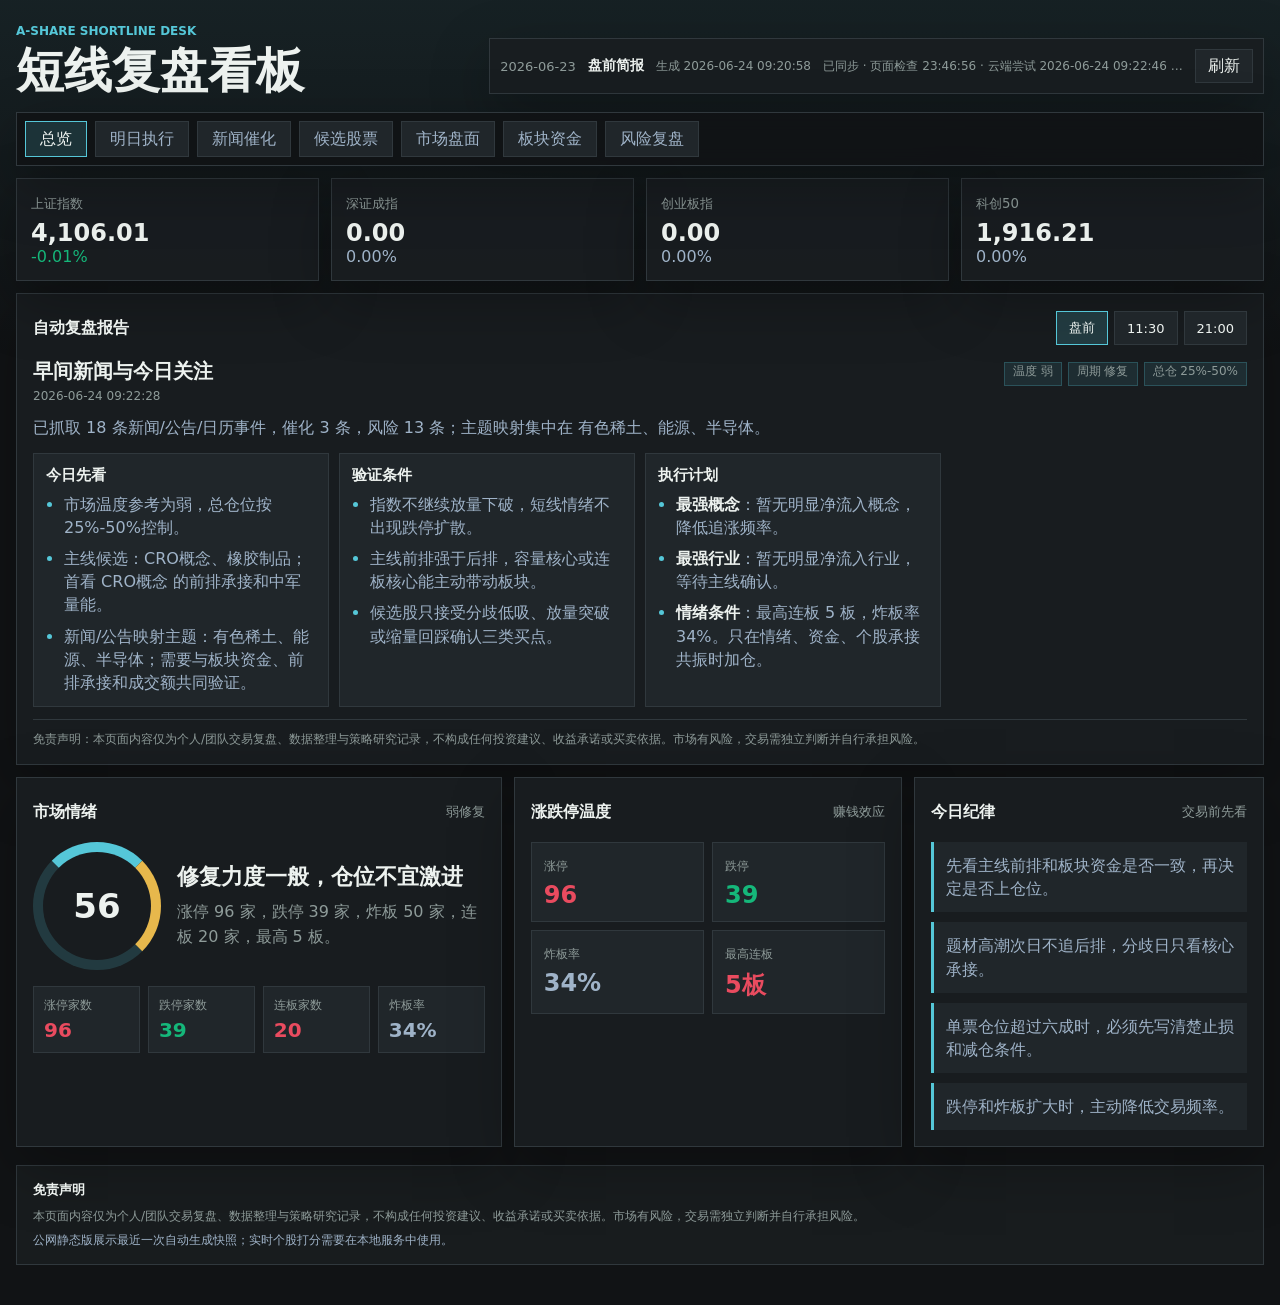
==== index.html @ c875c21a "Publish live A-share dashboard with current news" ====
<!doctype html>
<html lang="zh-CN">
  <head>
    <meta charset="UTF-8" />
    <meta name="viewport" content="width=device-width, initial-scale=1.0" />
    <title>A股短线复盘看板</title>
    <link rel="stylesheet" href="./styles.css" />
  </head>
  <body>
    <main class="shell">
      <header class="topbar">
        <div>
          <p class="eyebrow">A-SHARE SHORTLINE DESK</p>
          <h1>短线复盘看板</h1>
        </div>
        <div class="session-card">
          <span id="tradeDate">--</span>
          <strong id="marketPhase">盘后复盘</strong>
          <small id="generatedAt">--</small>
          <small id="refreshStatus">定时复盘 --</small>
          <button id="refreshBtn" type="button" title="重新读取数据">刷新</button>
        </div>
      </header>

      <nav class="sheet-tabs" id="sheetTabs" aria-label="看板分区">
        <button class="active" data-sheet-target="overview" type="button">总览</button>
        <button data-sheet-target="execution" type="button">明日执行</button>
        <button data-sheet-target="news" type="button">新闻催化</button>
        <button data-sheet-target="candidates" type="button">候选股票</button>
        <button data-sheet-target="market" type="button">市场盘面</button>
        <button data-sheet-target="capital" type="button">板块资金</button>
        <button data-sheet-target="risk" type="button">风险复盘</button>
      </nav>

      <section class="ticker-strip" id="indexStrip" aria-label="主要指数" data-sheet="overview"></section>

      <section class="panel report-panel" data-sheet="overview">
        <div class="panel-title">
          <span>自动复盘报告</span>
          <div class="segmented" id="reportTabs" role="tablist" aria-label="报告阶段"></div>
        </div>
        <div id="reportContent" class="report-content"></div>
      </section>

      <section class="summary-grid" data-sheet="overview">
        <article class="panel hero-panel">
          <div class="panel-title">
            <span>市场情绪</span>
            <small id="emotionTag">--</small>
          </div>
          <div class="emotion-meter">
            <div class="meter-ring">
              <span id="emotionScore">--</span>
            </div>
            <div class="emotion-copy">
              <strong id="emotionTitle">等待数据</strong>
              <p id="emotionBrief">读取 daily.json 后自动生成复盘摘要。</p>
            </div>
          </div>
          <div class="heat-bars" id="heatBars"></div>
        </article>

        <article class="panel">
          <div class="panel-title">
            <span>涨跌停温度</span>
            <small>赚钱效应</small>
          </div>
          <div class="stat-grid" id="temperatureStats"></div>
        </article>

        <article class="panel">
          <div class="panel-title">
            <span>今日纪律</span>
            <small>交易前先看</small>
          </div>
          <ul class="discipline-list" id="disciplineList"></ul>
        </article>
      </section>

      <section class="panel execution-panel" data-sheet="execution">
        <div class="panel-title">
          <span>明日执行表</span>
          <small>条件触发，不做幻想单</small>
        </div>
        <div id="executionPlan" class="execution-plan"></div>
      </section>

      <section class="panel news-panel" data-sheet="news">
        <div class="panel-title">
          <span>新闻催化</span>
          <small>快讯/公告/财经日历</small>
        </div>
        <div id="newsBrief" class="news-brief"></div>
      </section>

      <section class="panel calculator-panel" data-sheet="candidates">
        <div class="panel-title">
          <span>个股打分计算器</span>
          <small id="scoreModeHint">本地服务实时计算</small>
        </div>
        <form id="scoreForm" class="score-form">
          <input id="scoreCode" name="code" type="text" inputmode="latin" autocomplete="off" placeholder="输入股票代码，如 300750" />
          <select id="scoreMode" name="mode" aria-label="交易模式">
            <option value="auto">自动识别</option>
            <option value="leader">龙头分歧</option>
            <option value="trend">容量趋势</option>
            <option value="20cm">20cm弹性</option>
          </select>
          <button type="submit">计算</button>
        </form>
        <div id="scoreResult" class="score-result">
          <div class="risk-item">输入代码后输出评分、买点、止损、仓位和风险提示。公网静态版暂不支持实时计算，请用本地服务打开。</div>
        </div>
      </section>

      <section class="panel" data-sheet="candidates">
        <div class="panel-title">
          <span>明日候选股票池</span>
          <small>A池/B池/C池</small>
        </div>
        <div id="candidatePools" class="candidate-pools"></div>
      </section>

      <section class="main-grid" data-sheet="market">
        <article class="panel wide">
          <div class="panel-title">
            <span>涨停票归因</span>
            <div class="segmented" role="tablist" aria-label="涨停筛选">
              <button class="active" data-limit-filter="all" type="button">全部</button>
              <button data-limit-filter="multi" type="button">连板</button>
              <button data-limit-filter="first" type="button">首板</button>
            </div>
          </div>
          <div class="table-wrap">
            <table>
              <thead>
                <tr>
                  <th>股票</th>
                  <th>板数</th>
                  <th>板块/概念</th>
                  <th>封单/成交</th>
                  <th>原因</th>
                </tr>
              </thead>
              <tbody id="limitUpTable"></tbody>
            </table>
          </div>
        </article>

        <aside class="panel">
          <div class="panel-title">
            <span>连板梯队</span>
            <small>高度与断板</small>
          </div>
          <div id="ladderList" class="ladder-list"></div>
        </aside>
      </section>

      <section class="flow-grid" data-sheet="capital">
        <article class="panel">
          <div class="panel-title">
            <span>行业资金</span>
            <small>主力净流入</small>
          </div>
          <div id="industryFlow" class="flow-list"></div>
        </article>
        <article class="panel">
          <div class="panel-title">
            <span>概念资金</span>
            <small>主题热度</small>
          </div>
          <div id="conceptFlow" class="flow-list"></div>
        </article>
        <article class="panel">
          <div class="panel-title">
            <span>风险雷达</span>
            <small>先避坑</small>
          </div>
          <div id="riskRadar" class="risk-list"></div>
        </article>
      </section>

      <section class="flow-grid" data-sheet="capital">
        <article class="panel">
          <div class="panel-title">
            <span>强于大盘</span>
            <small>逆势/超额上涨</small>
          </div>
          <div id="againstUp" class="flow-list"></div>
        </article>
        <article class="panel">
          <div class="panel-title">
            <span>弱于大盘</span>
            <small>逆势/超额下跌</small>
          </div>
          <div id="againstDown" class="flow-list"></div>
        </article>
        <article class="panel">
          <div class="panel-title">
            <span>大盘基准</span>
            <small>板块比较用</small>
          </div>
          <div id="marketBenchmark" class="watch-plan"></div>
        </article>
      </section>

      <section class="main-grid" data-sheet="capital">
        <article class="panel wide">
          <div class="panel-title">
            <span>后续关注</span>
            <small>抗跌/共振/资金强流入</small>
          </div>
          <div id="focusBoards" class="focus-grid"></div>
        </article>
        <aside class="panel">
          <div class="panel-title">
            <span>关注逻辑</span>
            <small>明日候选主线</small>
          </div>
          <div id="focusSummary" class="watch-plan"></div>
        </aside>
      </section>

      <section class="panel" data-sheet="capital">
        <div class="panel-title">
          <span>走势分析图</span>
          <small>历史走势/强弱结构</small>
        </div>
        <div id="trendCharts" class="trend-grid"></div>
      </section>

      <section class="main-grid" data-sheet="risk">
        <article class="panel wide">
          <div class="panel-title">
            <span>跌停与负反馈</span>
            <small>亏钱效应来源</small>
          </div>
          <div class="table-wrap compact">
            <table>
              <thead>
                <tr>
                  <th>股票</th>
                  <th>跌幅</th>
                  <th>板块/概念</th>
                  <th>原因</th>
                </tr>
              </thead>
              <tbody id="limitDownTable"></tbody>
            </table>
          </div>
        </article>
        <aside class="panel">
          <div class="panel-title">
            <span>明日观察</span>
            <small>只做强条件</small>
          </div>
          <div id="watchPlan" class="watch-plan"></div>
        </aside>
      </section>

      <footer class="site-footer">
        <strong>免责声明</strong>
        <p>本页面内容仅为个人/团队交易复盘、数据整理与策略研究记录，不构成任何投资建议、收益承诺或买卖依据。市场有风险，交易需独立判断并自行承担风险。</p>
        <p id="runtimeNotice">公网静态版展示的是最近一次自动生成快照；本地服务版可使用实时刷新和个股打分。</p>
      </footer>
    </main>
    <script src="./app.js"></script>
  </body>
</html>
---- styles.css ----
:root {
  color-scheme: dark;
  --bg: #111315;
  --surface: #191d20;
  --surface-2: #20262a;
  --line: #30383d;
  --text: #edf2ef;
  --muted: #8e9b99;
  --red: #e94b5f;
  --green: #15b77a;
  --amber: #e7b84c;
  --cyan: #55c7d8;
  --steel: #9fb3c8;
  --shadow: 0 20px 60px rgba(0, 0, 0, 0.28);
}

* {
  box-sizing: border-box;
}

body {
  margin: 0;
  min-width: 320px;
  background:
    linear-gradient(180deg, rgba(85, 199, 216, 0.08), transparent 360px),
    var(--bg);
  color: var(--text);
  font-family:
    Inter, ui-sans-serif, system-ui, -apple-system, BlinkMacSystemFont, "Segoe UI",
    "Microsoft YaHei", sans-serif;
}

button,
input,
select {
  font: inherit;
}

.shell {
  width: min(1600px, calc(100% - 32px));
  margin: 0 auto;
  padding: 24px 0 40px;
}

.topbar {
  display: flex;
  align-items: flex-end;
  justify-content: space-between;
  gap: 20px;
  margin-bottom: 18px;
}

.eyebrow {
  margin: 0 0 8px;
  color: var(--cyan);
  font-size: 12px;
  letter-spacing: 0;
  font-weight: 800;
}

h1 {
  margin: 0;
  font-size: clamp(28px, 4vw, 48px);
  line-height: 1;
  letter-spacing: 0;
}

.session-card {
  display: flex;
  align-items: center;
  gap: 12px;
  padding: 10px;
  border: 1px solid var(--line);
  background: rgba(25, 29, 32, 0.88);
  box-shadow: var(--shadow);
}

.session-card span {
  color: var(--muted);
  font-size: 13px;
}

.session-card small {
  color: var(--muted);
  font-size: 12px;
}

.session-card #refreshStatus {
  max-width: 360px;
  white-space: nowrap;
  overflow: hidden;
  text-overflow: ellipsis;
}

.session-card strong {
  color: var(--text);
  font-size: 14px;
}

.session-card button,
.segmented button {
  border: 1px solid var(--line);
  color: var(--text);
  background: var(--surface-2);
  min-height: 34px;
  padding: 0 12px;
  cursor: pointer;
}

.session-card button:hover,
.segmented button:hover {
  border-color: var(--cyan);
}

[data-sheet][hidden] {
  display: none !important;
}

.sheet-tabs {
  position: sticky;
  top: 0;
  z-index: 20;
  display: flex;
  gap: 8px;
  margin-bottom: 12px;
  padding: 8px;
  overflow-x: auto;
  border: 1px solid var(--line);
  background: rgba(17, 19, 21, 0.92);
  box-shadow: var(--shadow);
  backdrop-filter: blur(10px);
}

.sheet-tabs button {
  flex: 0 0 auto;
  min-height: 36px;
  padding: 0 14px;
  border: 1px solid var(--line);
  color: var(--steel);
  background: var(--surface-2);
  cursor: pointer;
  white-space: nowrap;
}

.sheet-tabs button:hover {
  border-color: var(--cyan);
  color: var(--text);
}

.sheet-tabs .active {
  color: var(--text);
  background: rgba(85, 199, 216, 0.18);
  border-color: var(--cyan);
}

.ticker-strip,
.summary-grid,
.main-grid,
.flow-grid {
  display: grid;
  gap: 12px;
}

.ticker-strip {
  grid-template-columns: repeat(4, minmax(0, 1fr));
  margin-bottom: 12px;
}

.ticker-card,
.panel {
  border: 1px solid var(--line);
  background: rgba(25, 29, 32, 0.94);
  box-shadow: var(--shadow);
}

.ticker-card {
  padding: 14px;
  min-height: 92px;
}

.ticker-card small,
.panel-title small {
  color: var(--muted);
}

.ticker-card strong {
  display: block;
  margin-top: 6px;
  font-size: 24px;
}

.up {
  color: var(--red);
}

.down {
  color: var(--green);
}

.flat {
  color: var(--steel);
}

.summary-grid {
  grid-template-columns: 1.25fr 1fr 0.9fr;
  margin-bottom: 12px;
}

.report-panel {
  margin-bottom: 12px;
}

.calculator-panel {
  margin-bottom: 12px;
}

.execution-panel {
  margin-bottom: 12px;
}

.news-panel {
  margin-bottom: 12px;
}

.news-brief {
  display: grid;
  gap: 12px;
}

.news-summary {
  display: flex;
  align-items: flex-start;
  justify-content: space-between;
  gap: 16px;
}

.news-summary strong {
  display: block;
  font-size: 20px;
  line-height: 1.35;
}

.news-summary span {
  display: block;
  margin-top: 4px;
  color: var(--muted);
  font-size: 12px;
}

.news-grid {
  display: grid;
  grid-template-columns: repeat(3, minmax(0, 1fr));
  gap: 10px;
}

.news-item {
  display: grid;
  gap: 9px;
  padding: 12px;
  background: var(--surface-2);
  border: 1px solid var(--line);
}

.news-head {
  display: flex;
  align-items: flex-start;
  justify-content: space-between;
  gap: 12px;
}

.news-head strong {
  font-size: 15px;
  line-height: 1.35;
}

.news-head span {
  white-space: nowrap;
  font-size: 12px;
}

.news-item p {
  margin: 0;
  color: var(--steel);
  line-height: 1.45;
  font-size: 13px;
}

.news-meta {
  display: flex;
  flex-wrap: wrap;
  gap: 6px;
  color: var(--muted);
  font-size: 12px;
}

.news-meta span,
.news-meta a {
  padding: 5px 7px;
  color: var(--steel);
  text-decoration: none;
  background: #121517;
  border: 1px solid var(--line);
}

.news-meta a:hover {
  color: var(--cyan);
  border-color: var(--cyan);
}

.execution-plan {
  display: grid;
  gap: 12px;
}

.execution-summary {
  display: flex;
  align-items: flex-start;
  justify-content: space-between;
  gap: 16px;
}

.execution-summary strong {
  display: block;
  font-size: 20px;
}

.execution-summary span {
  display: block;
  margin-top: 4px;
  color: var(--muted);
  font-size: 12px;
}

.execution-grid {
  display: grid;
  grid-template-columns: repeat(2, minmax(0, 1fr));
  gap: 10px;
}

.execution-rules,
.execution-item {
  padding: 12px;
  background: var(--surface-2);
  border: 1px solid var(--line);
}

.execution-rules strong {
  display: block;
  margin-bottom: 8px;
  font-size: 15px;
}

.execution-rules ul,
.execution-item ul {
  display: grid;
  gap: 7px;
  margin: 0;
  padding-left: 18px;
  color: var(--steel);
  line-height: 1.45;
}

.execution-rules li::marker,
.execution-item li::marker {
  color: var(--cyan);
}

.execution-rules b {
  color: var(--text);
}

.execution-items {
  display: grid;
  grid-template-columns: repeat(4, minmax(0, 1fr));
  gap: 10px;
}

.execution-item {
  display: grid;
  gap: 9px;
}

.execution-item-head {
  display: flex;
  justify-content: space-between;
  gap: 12px;
}

.execution-item-head strong {
  display: block;
  font-size: 16px;
}

.execution-item-head span {
  display: block;
  margin-top: 4px;
  color: var(--muted);
  font-size: 12px;
}

.execution-item-head b {
  color: var(--amber);
  white-space: nowrap;
}

.execution-meta {
  display: flex;
  flex-wrap: wrap;
  gap: 6px;
  color: var(--steel);
  font-size: 12px;
}

.execution-meta span {
  padding: 5px 7px;
  background: #121517;
  border: 1px solid var(--line);
}

.execution-item p {
  margin: 0;
  color: var(--muted);
  line-height: 1.45;
  font-size: 13px;
}

.execution-item p b {
  color: var(--text);
}

.execution-veto {
  display: grid;
  gap: 6px;
}

.execution-veto span {
  padding: 8px;
  color: var(--green);
  background: rgba(21, 183, 122, 0.08);
  border-left: 3px solid var(--green);
  font-size: 12px;
}

.score-form {
  display: grid;
  grid-template-columns: minmax(180px, 1fr) 150px 90px;
  gap: 10px;
  margin-bottom: 12px;
}

.score-form input,
.score-form select,
.score-form button {
  min-height: 38px;
  border: 1px solid var(--line);
  color: var(--text);
  background: var(--surface-2);
  padding: 0 12px;
}

.score-form button {
  cursor: pointer;
}

.score-form button:hover {
  border-color: var(--cyan);
}

.score-form button:disabled {
  cursor: wait;
  color: var(--muted);
}

.score-form input:disabled,
.score-form select:disabled,
.score-form button:disabled {
  opacity: 0.62;
}

.score-result {
  min-height: 50px;
}

.score-card {
  display: grid;
  gap: 12px;
}

.score-head {
  display: flex;
  align-items: flex-start;
  justify-content: space-between;
  gap: 16px;
}

.score-head strong {
  display: block;
  font-size: 22px;
}

.score-head span {
  display: block;
  margin-top: 4px;
  color: var(--muted);
  font-size: 12px;
}

.score-head b {
  display: grid;
  place-items: center;
  min-width: 58px;
  height: 46px;
  color: var(--amber);
  background: rgba(231, 184, 76, 0.12);
  border: 1px solid rgba(231, 184, 76, 0.3);
  font-size: 26px;
}

.score-meta {
  display: flex;
  flex-wrap: wrap;
  gap: 8px;
  color: var(--steel);
  font-size: 12px;
}

.score-meta span {
  padding: 6px 8px;
  background: var(--surface-2);
  border: 1px solid var(--line);
}

.score-grid {
  display: grid;
  grid-template-columns: repeat(6, minmax(0, 1fr));
  gap: 8px;
}

.score-metric {
  padding: 10px;
  background: var(--surface-2);
  border: 1px solid var(--line);
}

.score-metric span {
  display: block;
  color: var(--muted);
  font-size: 12px;
}

.score-metric strong {
  display: block;
  margin-top: 4px;
  font-size: 20px;
}

.score-plan {
  display: grid;
  gap: 8px;
}

.score-plan p {
  margin: 0;
  padding: 10px;
  color: var(--steel);
  background: var(--surface-2);
  border-left: 3px solid var(--cyan);
  line-height: 1.45;
}

.score-plan b {
  color: var(--text);
}

.score-veto {
  display: grid;
  gap: 8px;
}

.score-veto span {
  padding: 10px;
  color: var(--green);
  background: rgba(21, 183, 122, 0.08);
  border-left: 3px solid var(--green);
}

.candidate-pools {
  display: grid;
  grid-template-columns: repeat(3, minmax(0, 1fr));
  gap: 10px;
}

.candidate-pool {
  display: grid;
  gap: 10px;
  min-width: 0;
}

.candidate-pool-head {
  display: flex;
  align-items: flex-start;
  justify-content: space-between;
  gap: 12px;
  padding: 12px;
  background: var(--surface-2);
  border: 1px solid var(--line);
}

.candidate-pool-head strong {
  display: block;
  font-size: 16px;
}

.candidate-pool-head span {
  display: block;
  margin-top: 4px;
  color: var(--muted);
  font-size: 12px;
  line-height: 1.35;
}

.candidate-pool-head b {
  display: grid;
  place-items: center;
  min-width: 36px;
  height: 30px;
  color: var(--cyan);
  background: rgba(85, 199, 216, 0.1);
  border: 1px solid rgba(85, 199, 216, 0.24);
}

.candidate-list {
  display: grid;
  gap: 10px;
}

.candidate-item {
  display: grid;
  gap: 9px;
  padding: 12px;
  background: var(--surface-2);
  border: 1px solid var(--line);
}

.candidate-main {
  display: flex;
  justify-content: space-between;
  gap: 12px;
}

.candidate-main strong {
  display: block;
  font-size: 16px;
}

.candidate-main span {
  display: block;
  margin-top: 4px;
  color: var(--muted);
  font-size: 12px;
}

.candidate-main b {
  color: var(--amber);
  font-size: 20px;
}

.candidate-meta {
  display: flex;
  flex-wrap: wrap;
  gap: 6px;
  color: var(--steel);
  font-size: 12px;
}

.candidate-meta span {
  padding: 5px 7px;
  background: #121517;
  border: 1px solid var(--line);
}

.candidate-tech {
  display: flex;
  flex-wrap: wrap;
  gap: 6px;
  color: var(--cyan);
  font-size: 12px;
}

.candidate-tech span,
.candidate-tech.muted {
  padding: 5px 7px;
  background: rgba(85, 199, 216, 0.08);
  border: 1px solid rgba(85, 199, 216, 0.2);
}

.candidate-tech.muted {
  color: var(--muted);
}

.candidate-item p {
  margin: 0;
  color: var(--muted);
  line-height: 1.45;
  font-size: 13px;
}

.candidate-item p b {
  color: var(--text);
}

.report-content {
  display: grid;
  gap: 12px;
}

.report-head {
  display: flex;
  align-items: flex-start;
  justify-content: space-between;
  gap: 16px;
}

.report-head strong {
  display: block;
  font-size: 20px;
}

.report-head span {
  display: block;
  margin-top: 4px;
  color: var(--muted);
  font-size: 12px;
}

.report-badges {
  display: flex;
  flex-wrap: wrap;
  justify-content: flex-end;
  gap: 6px;
}

.report-summary {
  margin: 0;
  color: var(--steel);
  line-height: 1.6;
}

.report-grid {
  display: grid;
  grid-template-columns: repeat(4, minmax(0, 1fr));
  gap: 10px;
}

.report-card {
  padding: 12px;
  background: var(--surface-2);
  border: 1px solid var(--line);
}

.report-card strong {
  display: block;
  margin-bottom: 8px;
  font-size: 15px;
}

.report-card ul {
  display: grid;
  gap: 8px;
  margin: 0;
  padding-left: 18px;
  color: var(--steel);
  line-height: 1.45;
}

.report-card li::marker {
  color: var(--cyan);
}

.report-card b {
  color: var(--text);
}

.disclaimer {
  margin: 0;
  padding-top: 10px;
  border-top: 1px solid var(--line);
  color: var(--muted);
  font-size: 12px;
  line-height: 1.5;
}

.site-footer {
  margin-top: 18px;
  padding: 14px 16px;
  border: 1px solid var(--line);
  background: rgba(25, 29, 32, 0.9);
  color: var(--muted);
  line-height: 1.55;
  font-size: 12px;
}

.site-footer strong {
  display: block;
  margin-bottom: 6px;
  color: var(--text);
  font-size: 13px;
}

.site-footer p {
  margin: 0;
}

.site-footer p + p {
  margin-top: 6px;
  color: var(--steel);
}

.main-grid {
  grid-template-columns: minmax(0, 1fr) 360px;
  margin-bottom: 12px;
}

.flow-grid {
  grid-template-columns: repeat(3, minmax(0, 1fr));
  margin-bottom: 12px;
}

.panel {
  padding: 16px;
  min-width: 0;
}

.panel-title {
  display: flex;
  align-items: center;
  justify-content: space-between;
  gap: 12px;
  min-height: 36px;
  margin-bottom: 12px;
}

.panel-title span {
  font-weight: 850;
  font-size: 16px;
}

.segmented {
  display: flex;
  gap: 6px;
}

.segmented button {
  min-width: 52px;
  font-size: 13px;
}

.segmented .active {
  background: rgba(85, 199, 216, 0.18);
  border-color: var(--cyan);
}

.emotion-meter {
  display: grid;
  grid-template-columns: 128px 1fr;
  gap: 16px;
  align-items: center;
}

.meter-ring {
  display: grid;
  place-items: center;
  width: 128px;
  aspect-ratio: 1;
  border: 10px solid rgba(85, 199, 216, 0.18);
  border-top-color: var(--cyan);
  border-right-color: var(--amber);
  border-radius: 50%;
}

.meter-ring span {
  font-size: 34px;
  font-weight: 900;
}

.emotion-copy strong {
  display: block;
  margin-bottom: 8px;
  font-size: 22px;
}

.emotion-copy p {
  margin: 0;
  color: var(--muted);
  line-height: 1.55;
}

.heat-bars {
  display: grid;
  grid-template-columns: repeat(4, 1fr);
  gap: 8px;
  margin-top: 16px;
}

.heat-item {
  padding: 10px;
  background: var(--surface-2);
  border: 1px solid var(--line);
}

.heat-item span {
  display: block;
  color: var(--muted);
  font-size: 12px;
}

.heat-item strong {
  display: block;
  margin-top: 4px;
  font-size: 20px;
}

.stat-grid {
  display: grid;
  grid-template-columns: repeat(2, minmax(0, 1fr));
  gap: 8px;
}

.stat {
  padding: 12px;
  background: var(--surface-2);
  border: 1px solid var(--line);
  min-height: 78px;
}

.stat span {
  color: var(--muted);
  font-size: 12px;
}

.stat strong {
  display: block;
  margin-top: 6px;
  font-size: 24px;
}

.discipline-list {
  display: grid;
  gap: 10px;
  margin: 0;
  padding: 0;
  list-style: none;
}

.discipline-list li,
.risk-item,
.watch-card {
  padding: 12px;
  background: var(--surface-2);
  border-left: 3px solid var(--cyan);
  color: var(--steel);
  line-height: 1.45;
}

.table-wrap {
  overflow: auto;
}

table {
  width: 100%;
  border-collapse: collapse;
  min-width: 760px;
}

th,
td {
  padding: 12px 10px;
  border-bottom: 1px solid var(--line);
  text-align: left;
  vertical-align: top;
}

th {
  color: var(--muted);
  font-size: 12px;
  font-weight: 750;
}

td {
  color: var(--text);
  font-size: 14px;
}

.stock-name {
  display: block;
  font-weight: 820;
}

.stock-code {
  color: var(--muted);
  font-size: 12px;
}

.tag-row {
  display: flex;
  flex-wrap: wrap;
  gap: 6px;
}

.tag {
  display: inline-flex;
  align-items: center;
  min-height: 24px;
  padding: 0 8px;
  color: var(--cyan);
  background: rgba(85, 199, 216, 0.1);
  border: 1px solid rgba(85, 199, 216, 0.24);
  font-size: 12px;
}

.ladder-list,
.flow-list,
.risk-list,
.watch-plan,
.focus-grid {
  display: grid;
  gap: 10px;
}

.focus-grid {
  grid-template-columns: repeat(2, minmax(0, 1fr));
}

.focus-card {
  display: grid;
  gap: 10px;
  padding: 12px;
  background: var(--surface-2);
  border: 1px solid var(--line);
}

.focus-head {
  display: flex;
  align-items: flex-start;
  justify-content: space-between;
  gap: 12px;
}

.focus-head strong {
  display: block;
  font-size: 17px;
}

.focus-head span {
  display: block;
  margin-top: 4px;
  color: var(--muted);
  font-size: 12px;
}

.focus-head b {
  display: grid;
  place-items: center;
  min-width: 42px;
  height: 34px;
  color: var(--amber);
  background: rgba(231, 184, 76, 0.12);
  border: 1px solid rgba(231, 184, 76, 0.3);
}

.focus-metrics {
  display: flex;
  flex-wrap: wrap;
  gap: 8px;
  color: var(--steel);
  font-size: 12px;
}

.focus-card p {
  margin: 0;
  color: var(--muted);
  line-height: 1.45;
}

.trend-grid {
  display: grid;
  grid-template-columns: repeat(4, minmax(0, 1fr));
  gap: 10px;
}

.trend-card {
  display: grid;
  gap: 10px;
  padding: 12px;
  background: var(--surface-2);
  border: 1px solid var(--line);
}

.trend-head {
  display: flex;
  justify-content: space-between;
  gap: 12px;
}

.trend-head strong {
  display: block;
  font-size: 16px;
}

.trend-head span {
  display: block;
  margin-top: 4px;
  color: var(--muted);
  font-size: 12px;
}

.trend-head b {
  white-space: nowrap;
  font-size: 16px;
}

.sparkline {
  width: 100%;
  aspect-ratio: 8 / 3;
  display: block;
}

.spark-grid {
  fill: none;
  stroke: rgba(159, 179, 200, 0.18);
  stroke-width: 1;
}

.spark-area {
  opacity: 0.13;
}

.spark-area.spark-up {
  fill: var(--red);
}

.spark-area.spark-down {
  fill: var(--green);
}

.spark-line {
  fill: none;
  stroke-width: 3;
  stroke-linecap: round;
  stroke-linejoin: round;
}

.spark-line.spark-up,
.spark-dot.spark-up {
  stroke: var(--red);
  fill: var(--red);
}

.spark-line.spark-down,
.spark-dot.spark-down {
  stroke: var(--green);
  fill: var(--green);
}

.trend-stats {
  display: grid;
  grid-template-columns: repeat(2, minmax(0, 1fr));
  gap: 6px;
  color: var(--steel);
  font-size: 12px;
}

.snapshot-bars {
  display: grid;
  gap: 8px;
  min-height: 120px;
  align-content: center;
}

.snapshot-row {
  display: grid;
  grid-template-columns: 42px minmax(0, 1fr) 54px;
  gap: 8px;
  align-items: center;
  color: var(--muted);
  font-size: 12px;
}

.snapshot-track {
  height: 8px;
  overflow: hidden;
  background: #121517;
  border: 1px solid var(--line);
}

.snapshot-track b {
  display: block;
  width: var(--w);
  height: 100%;
}

.snapshot-track b.up {
  background: var(--red);
}

.snapshot-track b.down {
  background: var(--green);
}

.snapshot-row em {
  font-style: normal;
  text-align: right;
}

.ladder-item,
.flow-item {
  display: grid;
  gap: 8px;
  padding: 12px;
  background: var(--surface-2);
  border: 1px solid var(--line);
}

.ladder-head,
.flow-head {
  display: flex;
  justify-content: space-between;
  gap: 10px;
}

.ladder-head strong,
.flow-head strong {
  font-size: 15px;
}

.flow-track {
  height: 8px;
  overflow: hidden;
  background: #121517;
  border: 1px solid var(--line);
}

.flow-fill {
  display: block;
  height: 100%;
  width: var(--w);
  background: var(--red);
}

.flow-fill.out {
  background: var(--green);
}

.muted {
  color: var(--muted);
}

.compact table {
  min-width: 620px;
}

@media (max-width: 1100px) {
  .ticker-strip,
  .summary-grid,
  .main-grid,
  .flow-grid,
  .focus-grid,
  .candidate-pools,
  .execution-items,
  .news-grid,
  .report-grid,
  .score-grid,
  .trend-grid {
    grid-template-columns: 1fr 1fr;
  }

  .hero-panel,
  .wide {
    grid-column: 1 / -1;
  }
}

@media (max-width: 720px) {
  .shell {
    width: min(100% - 20px, 1600px);
    padding-top: 14px;
  }

  .topbar,
  .session-card,
  .emotion-meter {
    align-items: stretch;
    flex-direction: column;
  }

  .ticker-strip,
  .summary-grid,
  .main-grid,
  .flow-grid,
  .heat-bars,
  .focus-grid,
  .candidate-pools,
  .execution-grid,
  .execution-items,
  .news-grid,
  .report-grid,
  .score-grid,
  .trend-grid {
    grid-template-columns: 1fr;
  }

  .score-form {
    grid-template-columns: 1fr;
  }

  .execution-summary {
    flex-direction: column;
  }

  .news-summary {
    flex-direction: column;
  }

  .report-head {
    flex-direction: column;
  }

  .report-badges {
    justify-content: flex-start;
  }

  .emotion-meter {
    display: flex;
  }

  .meter-ring {
    width: 112px;
  }

  .panel {
    padding: 12px;
  }
}
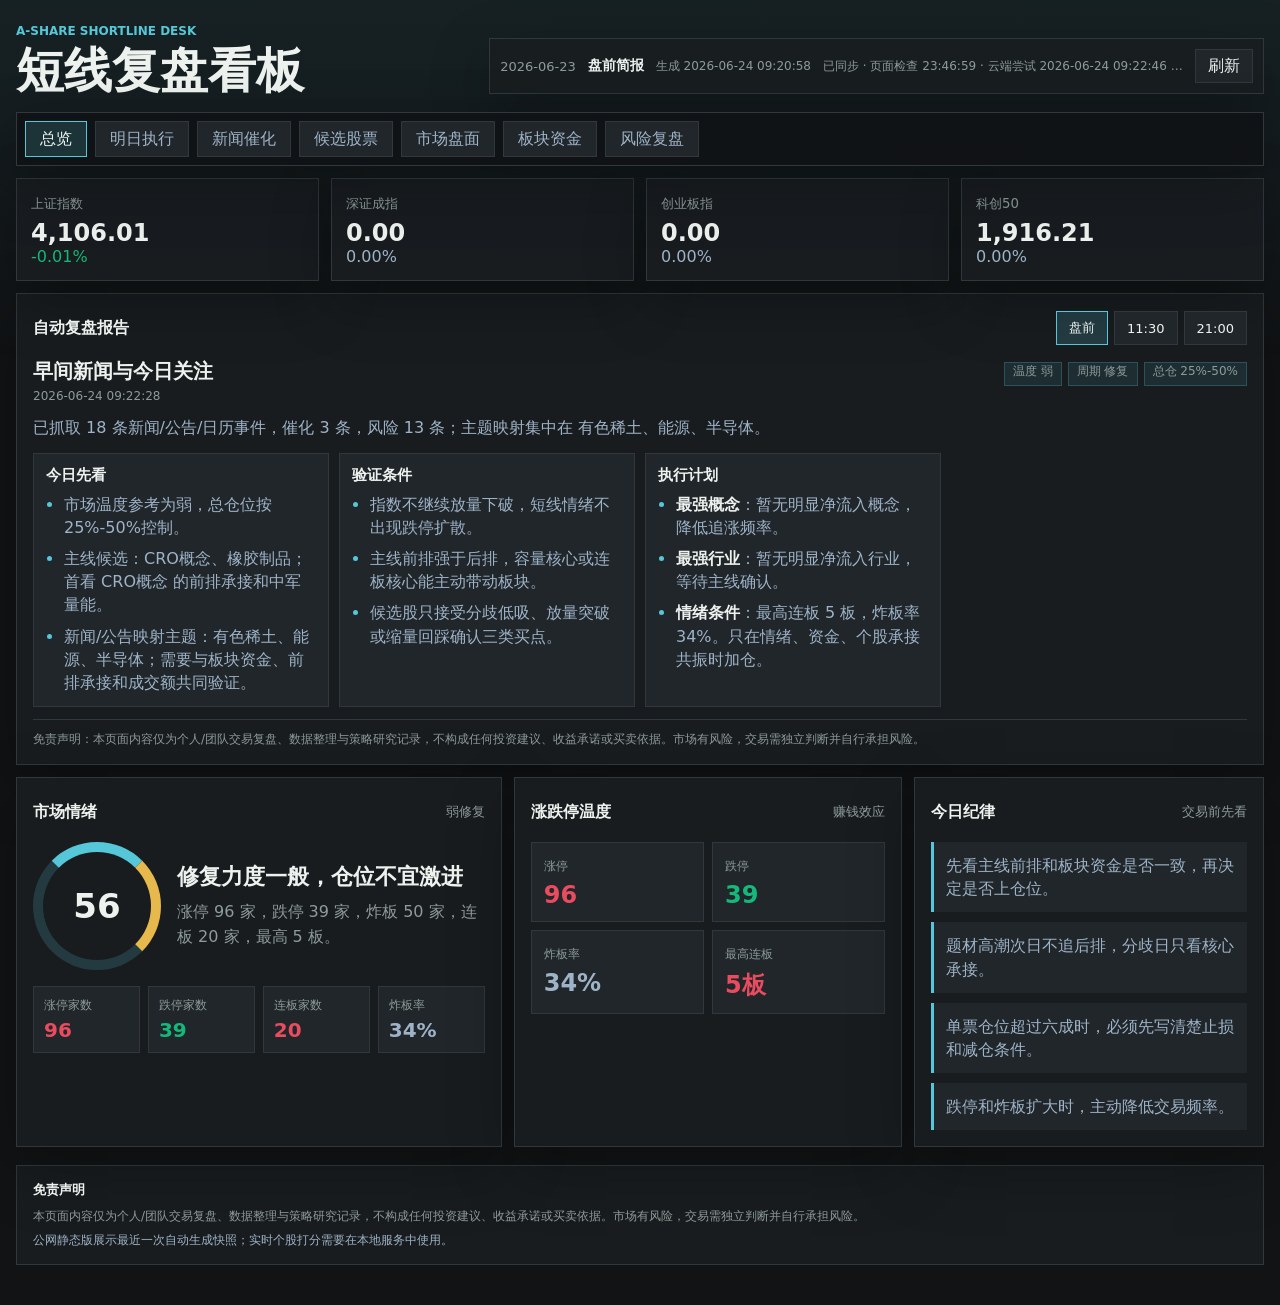
==== commit ff7c1226: "Fix dashboard sheet switching cache" ====
--- a/index.html
+++ b/index.html
@@ -4,7 +4,7 @@
     <meta charset="UTF-8" />
     <meta name="viewport" content="width=device-width, initial-scale=1.0" />
     <title>A股短线复盘看板</title>
-    <link rel="stylesheet" href="./styles.css" />
+    <link rel="stylesheet" href="./styles.css?v=20260624-sheet-fix-1" />
   </head>
   <body>
     <main class="shell">
@@ -264,6 +264,27 @@
         <p id="runtimeNotice">公网静态版展示的是最近一次自动生成快照；本地服务版可使用实时刷新和个股打分。</p>
       </footer>
     </main>
-    <script src="./app.js"></script>
+    <script>
+      (() => {
+        const tabs = document.getElementById("sheetTabs");
+        if (!tabs) return;
+
+        const activateSheet = (sheet) => {
+          document.querySelectorAll("[data-sheet-target]").forEach((button) => {
+            button.classList.toggle("active", button.dataset.sheetTarget === sheet);
+          });
+          document.querySelectorAll("[data-sheet]").forEach((section) => {
+            section.hidden = section.dataset.sheet !== sheet;
+          });
+        };
+
+        tabs.addEventListener("click", (event) => {
+          const button = event.target.closest("[data-sheet-target]");
+          if (button) activateSheet(button.dataset.sheetTarget);
+        });
+        activateSheet("overview");
+      })();
+    </script>
+    <script src="./app.js?v=20260624-sheet-fix-1"></script>
   </body>
 </html>
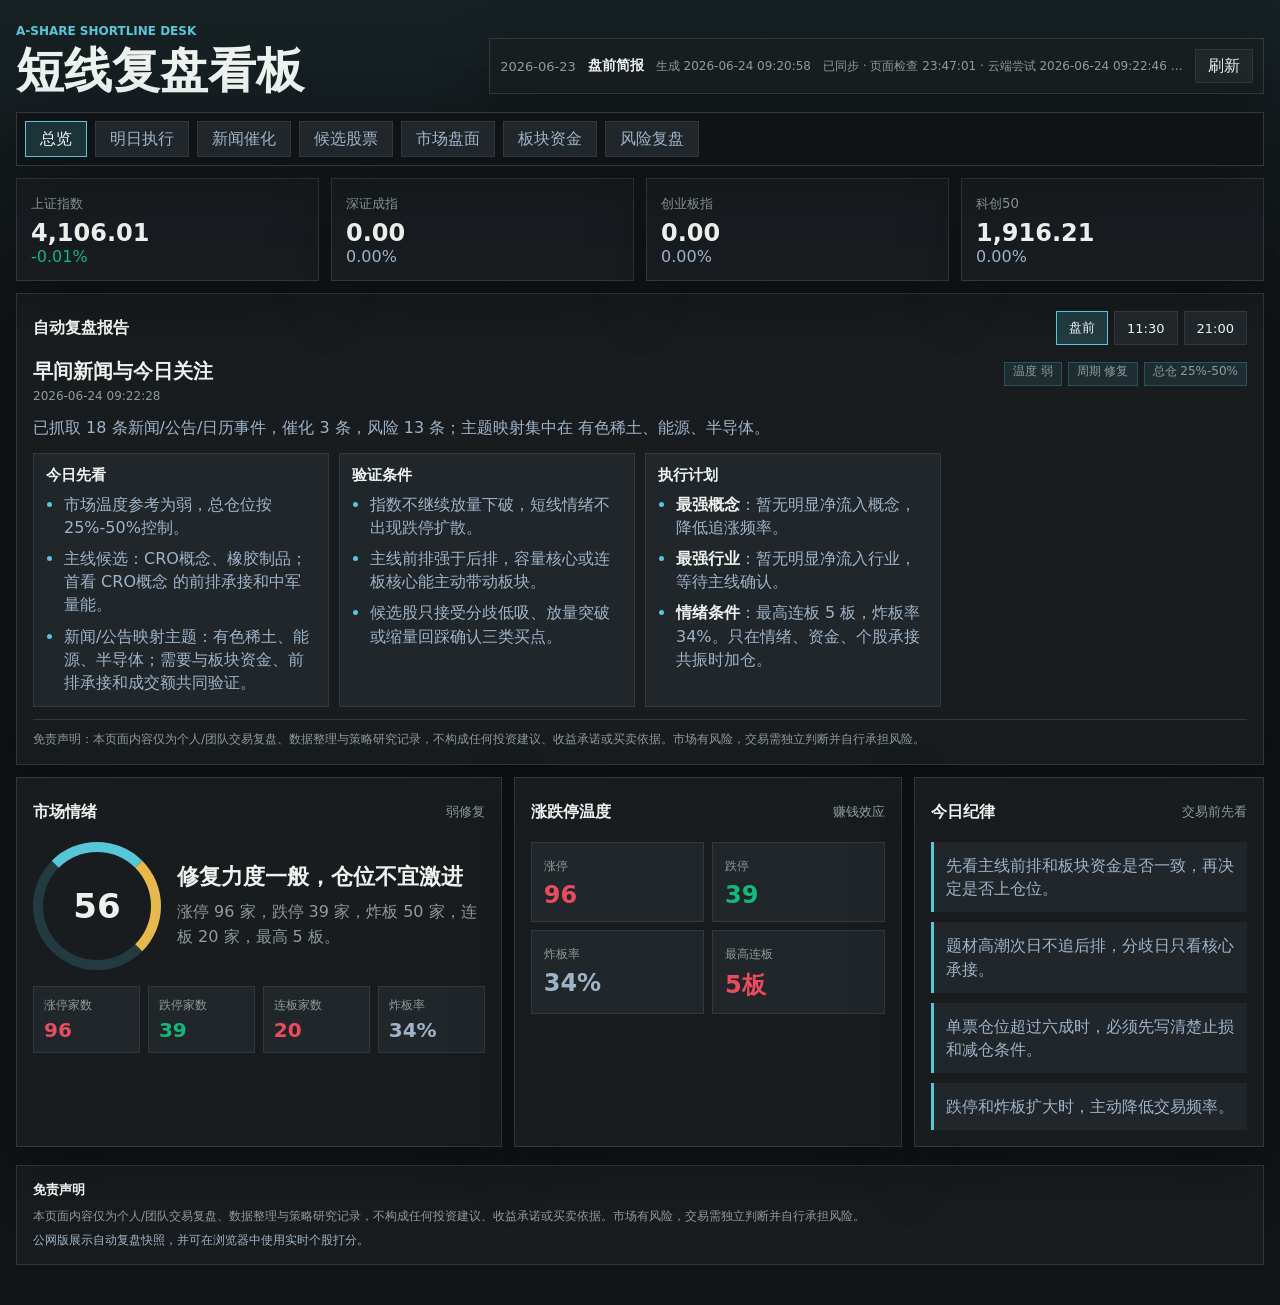
==== commit ee14e320: "Enable public stock score calculator" ====
--- a/index.html
+++ b/index.html
@@ -4,7 +4,7 @@
     <meta charset="UTF-8" />
     <meta name="viewport" content="width=device-width, initial-scale=1.0" />
     <title>A股短线复盘看板</title>
-    <link rel="stylesheet" href="./styles.css?v=20260624-sheet-fix-1" />
+    <link rel="stylesheet" href="./styles.css?v=20260624-public-score-1" />
   </head>
   <body>
     <main class="shell">
@@ -99,7 +99,7 @@
           <small id="scoreModeHint">本地服务实时计算</small>
         </div>
         <form id="scoreForm" class="score-form">
-          <input id="scoreCode" name="code" type="text" inputmode="latin" autocomplete="off" placeholder="输入股票代码，如 300750" />
+          <input id="scoreCode" name="code" type="text" autocomplete="off" placeholder="输入代码或名称，如 300750 / 宁德时代" />
           <select id="scoreMode" name="mode" aria-label="交易模式">
             <option value="auto">自动识别</option>
             <option value="leader">龙头分歧</option>
@@ -109,7 +109,7 @@
           <button type="submit">计算</button>
         </form>
         <div id="scoreResult" class="score-result">
-          <div class="risk-item">输入代码后输出评分、买点、止损、仓位和风险提示。公网静态版暂不支持实时计算，请用本地服务打开。</div>
+          <div class="risk-item">输入股票代码或名称，输出实时评分、买点、止损、仓位和风险提示。</div>
         </div>
       </section>
 
@@ -285,6 +285,7 @@
         activateSheet("overview");
       })();
     </script>
-    <script src="./app.js?v=20260624-sheet-fix-1"></script>
+    <script src="./public-calculator.js?v=20260624-public-score-1"></script>
+    <script src="./app.js?v=20260624-public-score-1"></script>
   </body>
 </html>
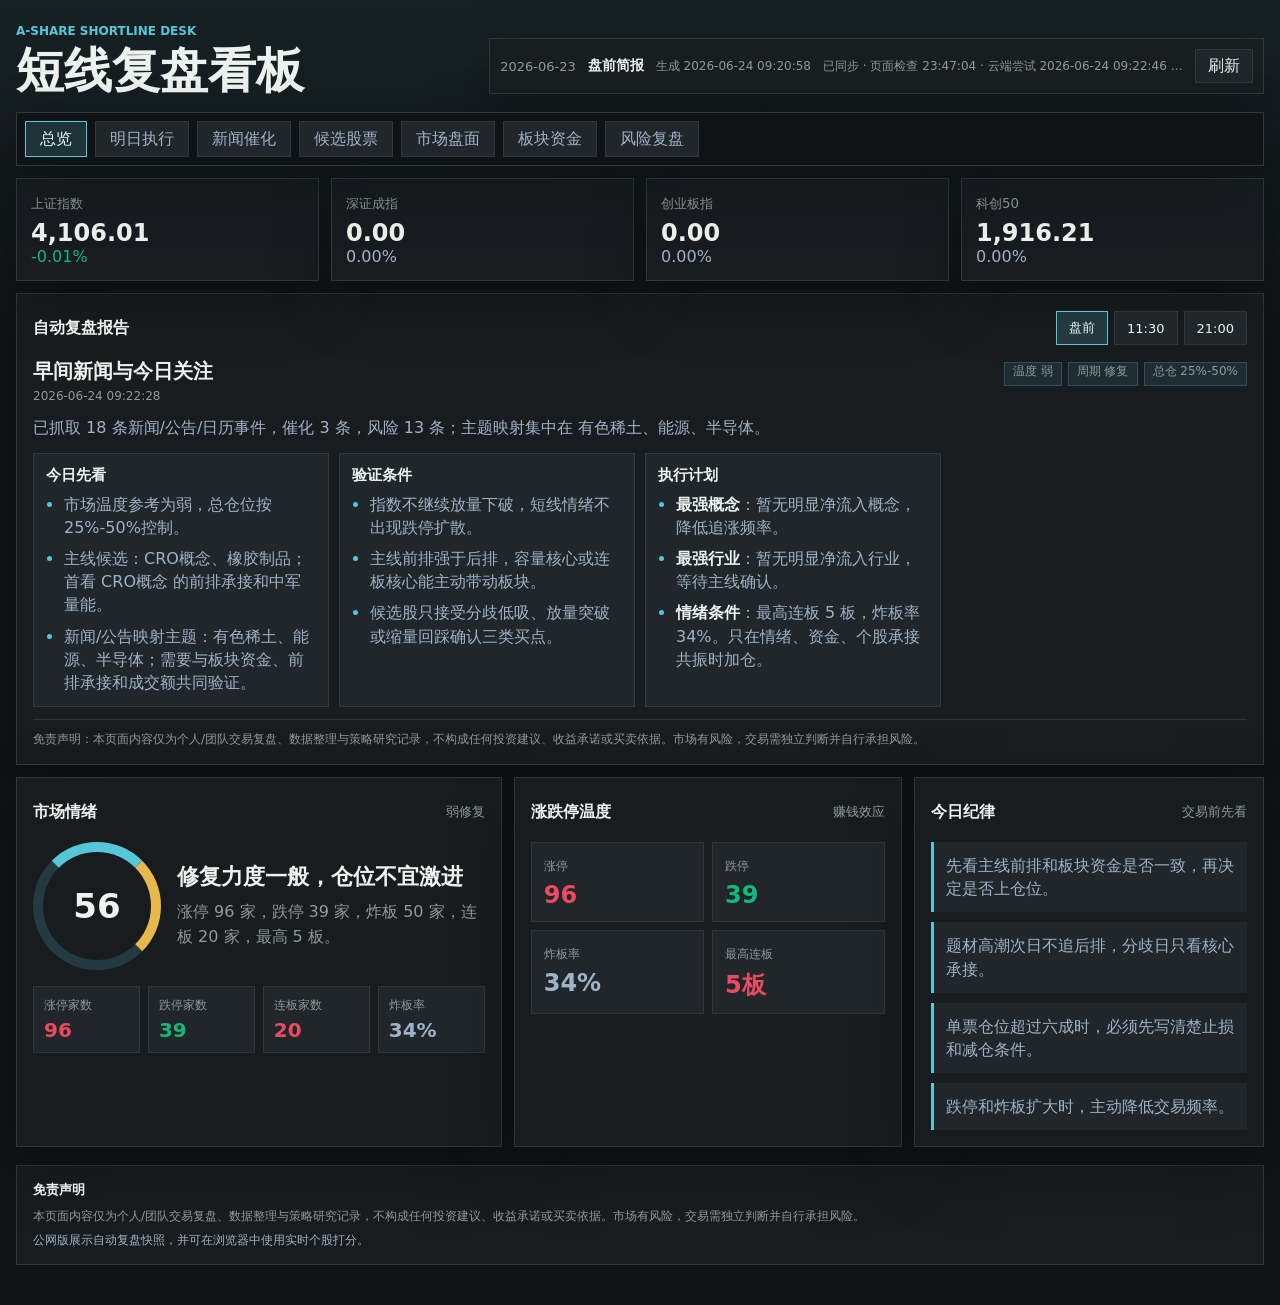
==== commit 1b66be21: "Scan full main-board and ChiNext universe" ====
--- a/index.html
+++ b/index.html
@@ -116,7 +116,7 @@
       <section class="panel" data-sheet="candidates">
         <div class="panel-title">
           <span>明日候选股票池</span>
-          <small>A池/B池/C池</small>
+          <small>主板+创业板全市场 &gt;60</small>
         </div>
         <div id="candidatePools" class="candidate-pools"></div>
       </section>
--- a/styles.css
+++ b/styles.css
@@ -586,7 +586,26 @@
 
 .candidate-pools {
   display: grid;
-  grid-template-columns: repeat(3, minmax(0, 1fr));
+  gap: 10px;
+}
+
+.candidate-coverage {
+  display: flex;
+  flex-wrap: wrap;
+  gap: 8px;
+}
+
+.candidate-coverage span {
+  padding: 6px 8px;
+  color: var(--steel);
+  background: var(--surface-2);
+  border: 1px solid var(--line);
+  font-size: 12px;
+}
+
+.candidate-pool-grid {
+  display: grid;
+  grid-template-columns: repeat(2, minmax(0, 1fr));
   gap: 10px;
 }
 
@@ -1265,7 +1284,7 @@
   .main-grid,
   .flow-grid,
   .focus-grid,
-  .candidate-pools,
+  .candidate-pool-grid,
   .execution-items,
   .news-grid,
   .report-grid,
@@ -1299,7 +1318,7 @@
   .flow-grid,
   .heat-bars,
   .focus-grid,
-  .candidate-pools,
+  .candidate-pool-grid,
   .execution-grid,
   .execution-items,
   .news-grid,
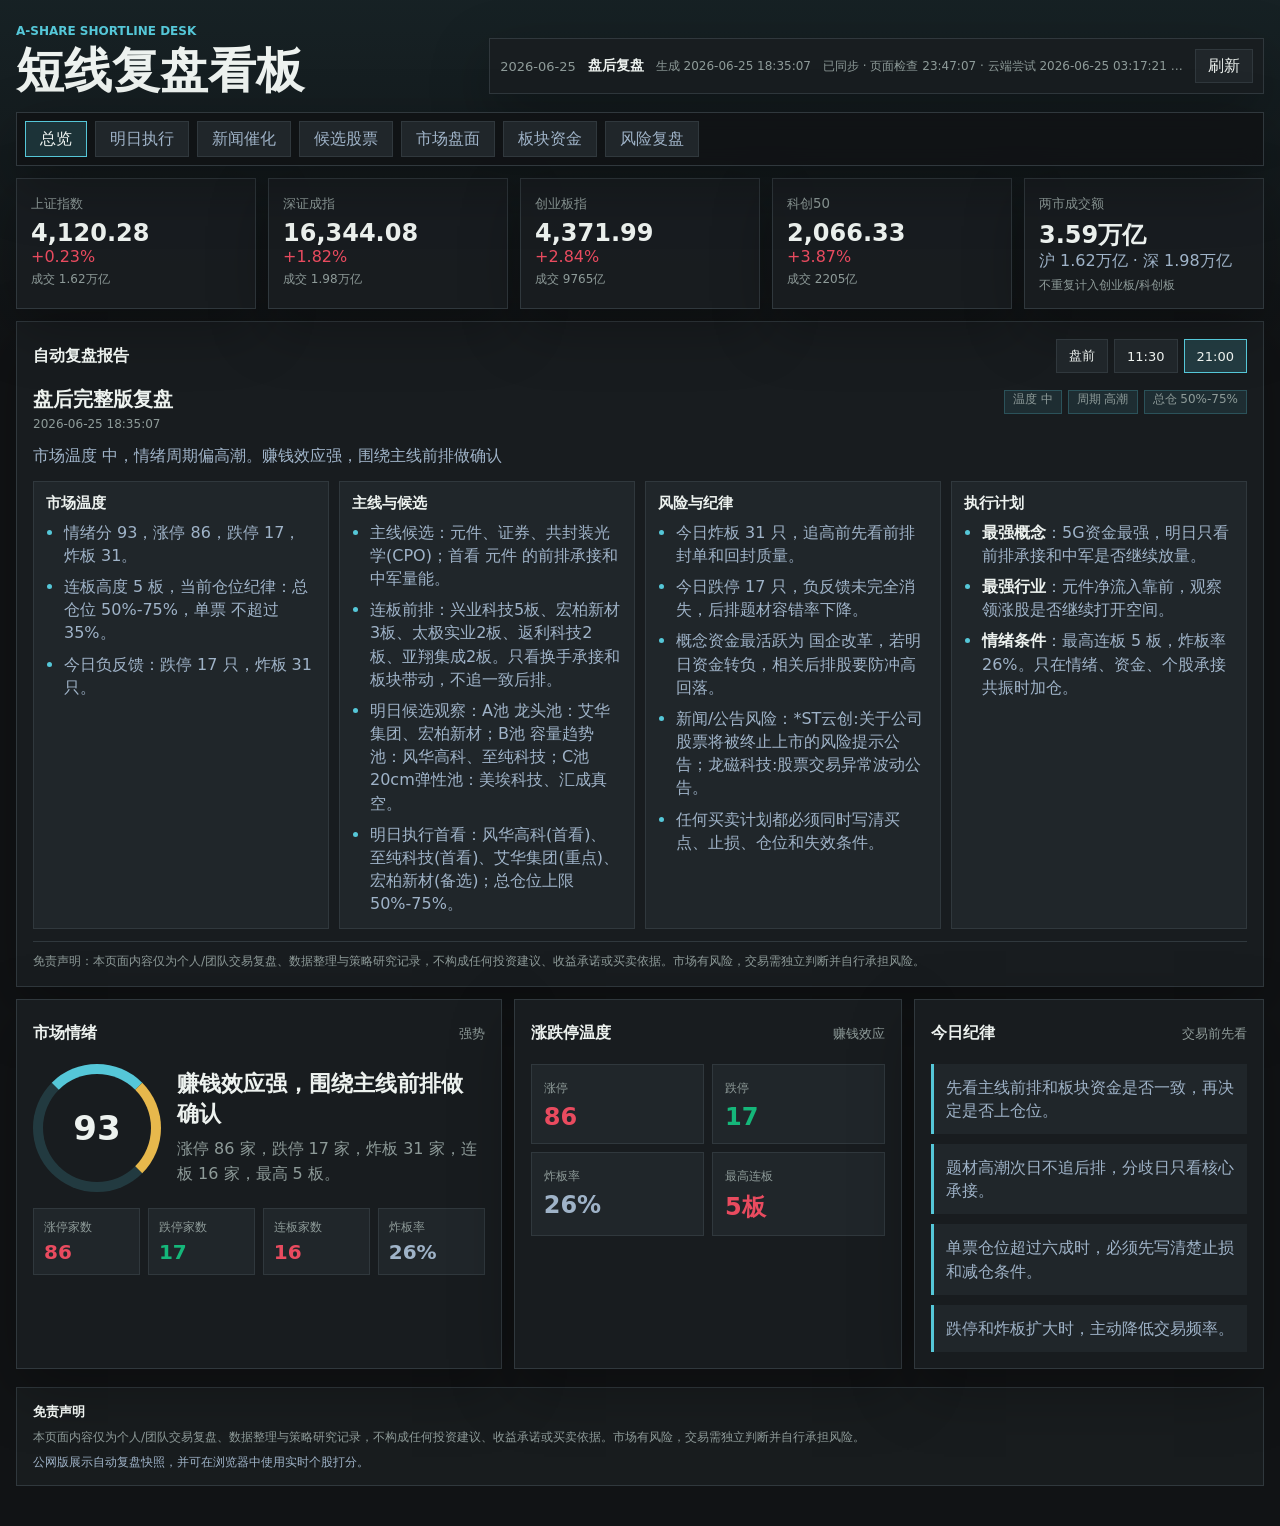
==== commit 63a00e92: "Fix market turnover amounts" ====
--- a/index.html
+++ b/index.html
@@ -4,7 +4,7 @@
     <meta charset="UTF-8" />
     <meta name="viewport" content="width=device-width, initial-scale=1.0" />
     <title>A股短线复盘看板</title>
-    <link rel="stylesheet" href="./styles.css?v=20260624-public-score-1" />
+    <link rel="stylesheet" href="./styles.css?v=20260625-market-turnover-1" />
   </head>
   <body>
     <main class="shell">
@@ -286,6 +286,6 @@
       })();
     </script>
     <script src="./public-calculator.js?v=20260624-public-score-1"></script>
-    <script src="./app.js?v=20260624-public-score-1"></script>
+    <script src="./app.js?v=20260625-market-turnover-1"></script>
   </body>
 </html>
--- a/styles.css
+++ b/styles.css
@@ -162,7 +162,7 @@
 }
 
 .ticker-strip {
-  grid-template-columns: repeat(4, minmax(0, 1fr));
+  grid-template-columns: repeat(5, minmax(0, 1fr));
   margin-bottom: 12px;
 }
 
@@ -187,6 +187,14 @@
   display: block;
   margin-top: 6px;
   font-size: 24px;
+}
+
+.ticker-card em {
+  display: block;
+  margin-top: 5px;
+  color: var(--muted);
+  font-size: 12px;
+  font-style: normal;
 }
 
 .up {
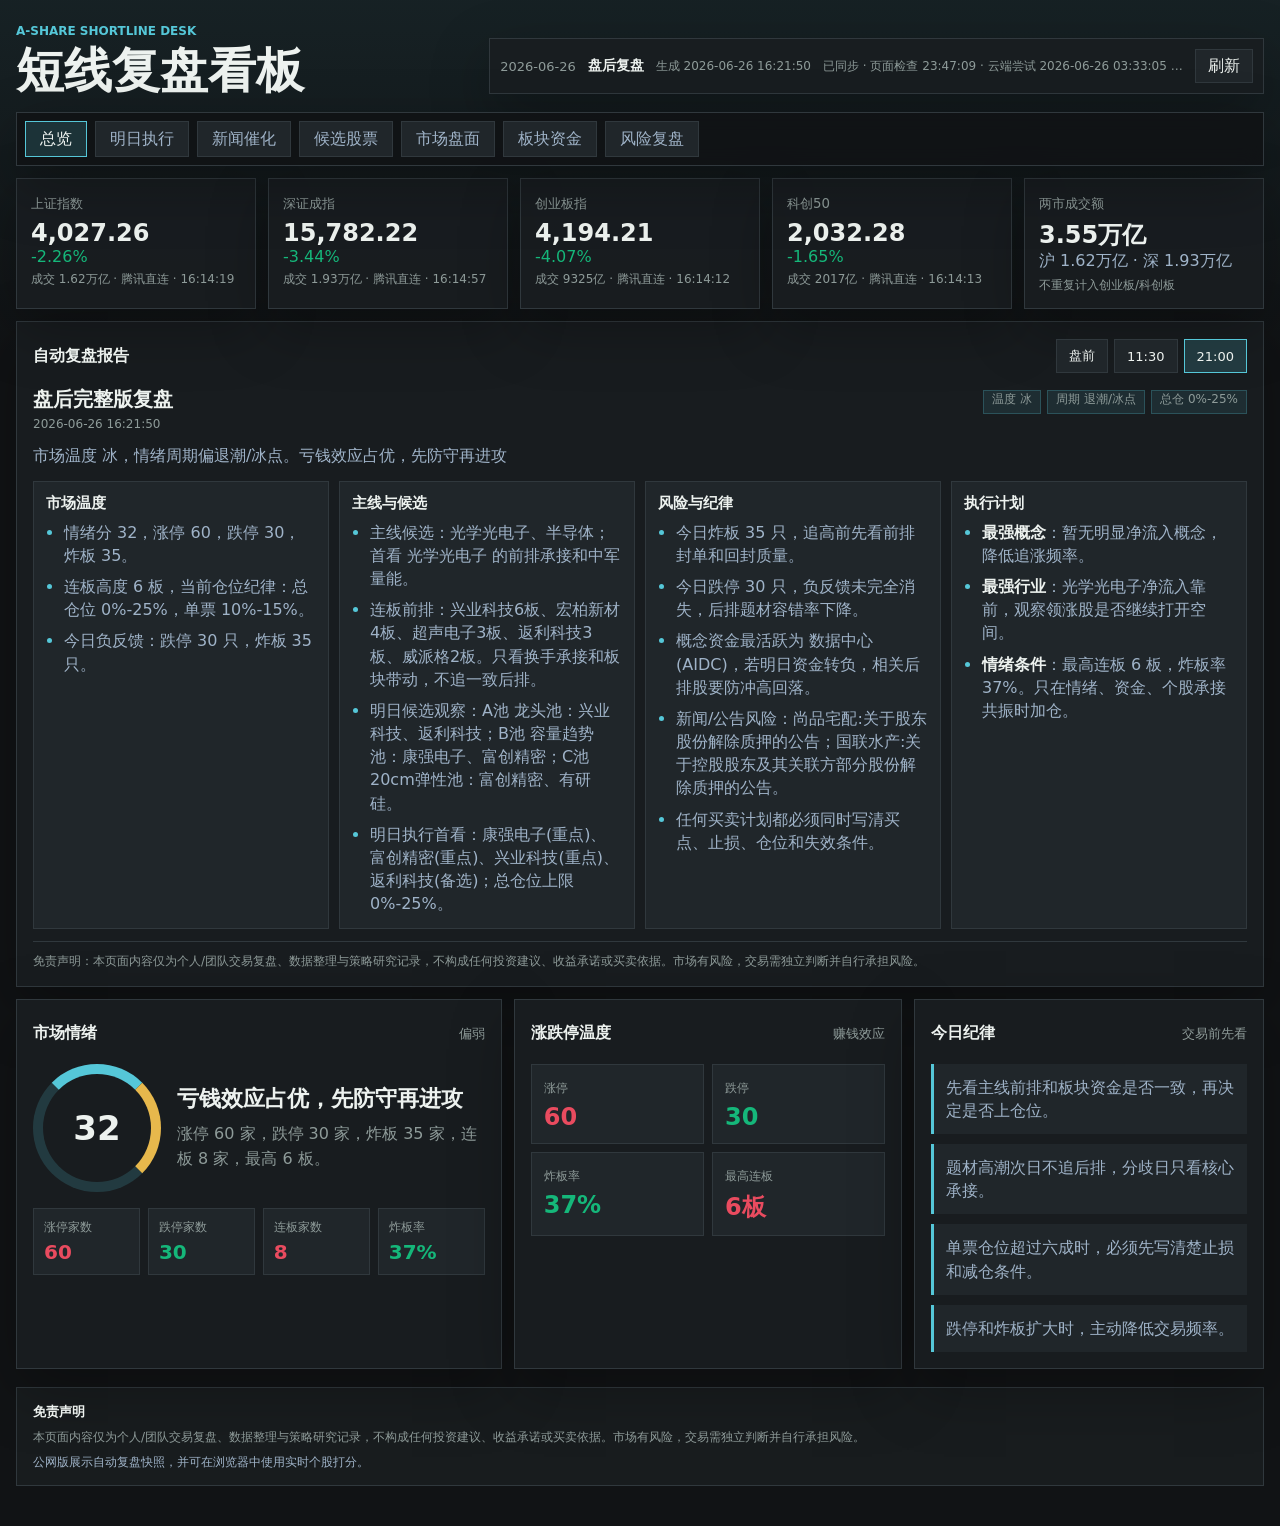
==== commit e2fde627: "Refresh market snapshot and resilient schedule" ====
--- a/index.html
+++ b/index.html
@@ -286,6 +286,6 @@
       })();
     </script>
     <script src="./public-calculator.js?v=20260624-public-score-1"></script>
-    <script src="./app.js?v=20260625-market-turnover-1"></script>
+    <script src="./app.js?v=20260625-index-source-1"></script>
   </body>
 </html>
